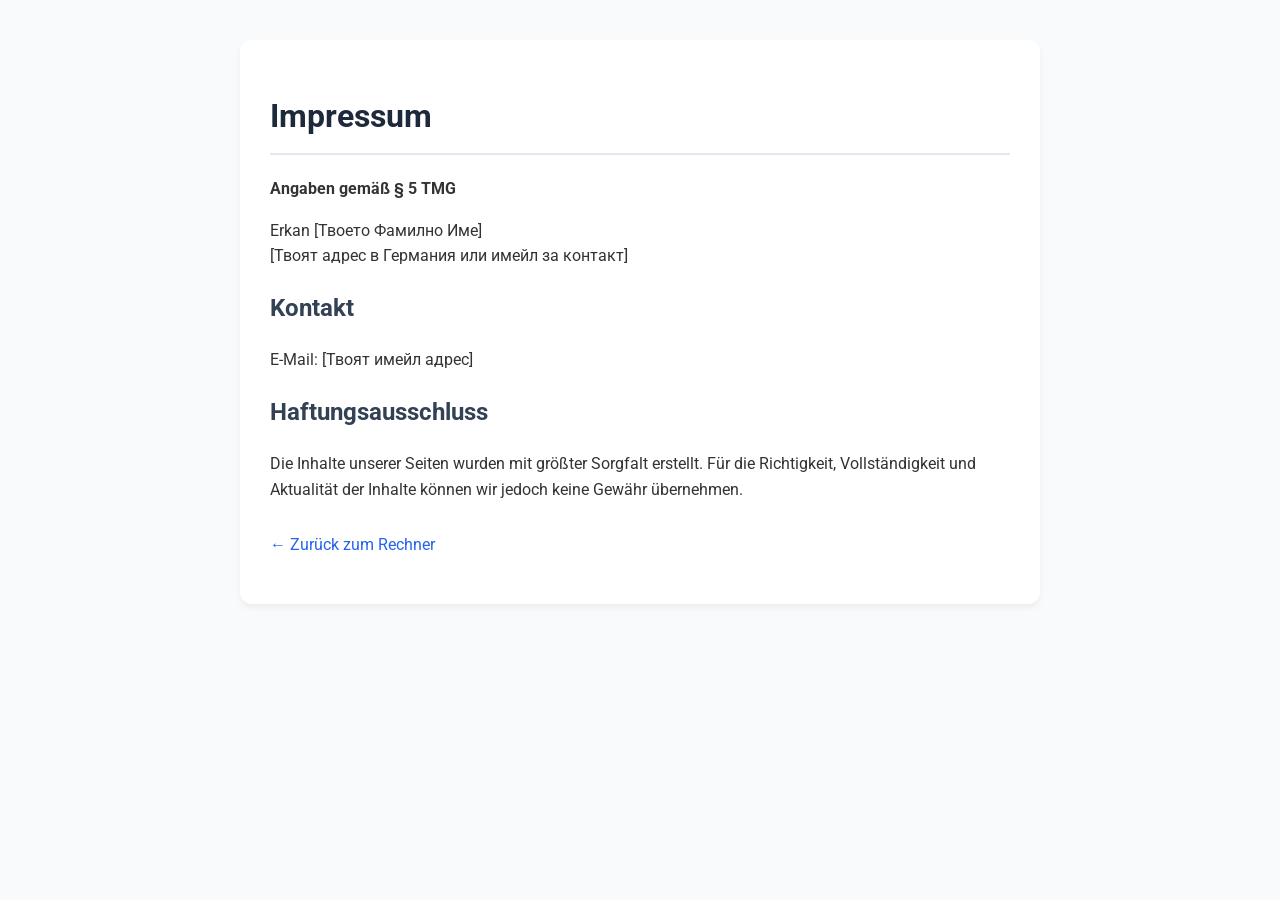
==== index.html @ 7bb907d2 "Update index.html" ====
<!DOCTYPE html>
<html lang="de">
<head>
    <meta charset="UTF-8">
    <meta name="viewport" content="width=device-width, initial-scale=1.0">
    <title>Impressum – Brutto-Netto-Rechner</title>
    <link href="https://fonts.googleapis.com/css2?family=Roboto:wght@400;500;700&display=swap" rel="stylesheet">
    <style>
        body { font-family: 'Roboto', sans-serif; line-height: 1.6; max-width: 800px; margin: 40px auto; padding: 0 20px; color: #333; background-color: #f8fafc; }
        .container { background: #fff; padding: 30px; border-radius: 12px; box-shadow: 0 4px 6px rgba(0,0,0,0.05); }
        h1 { color: #1e293b; border-bottom: 2px solid #e2e8f0; padding-bottom: 10px; }
        h2 { color: #334155; margin-top: 20px; }
        a { color: #2563eb; text-decoration: none; }
        a:hover { text-decoration: underline; }
    </style>
</head>
<body>
    <div class="container">
        <h1>Impressum</h1>
        <p><strong>Angaben gemäß § 5 TMG</strong></p>
        <p>Erkan [Твоето Фамилно Име]<br>
        [Твоят адрес в Германия или имейл за контакт]</p>
        
        <h2>Kontakt</h2>
        <p>E-Mail: [Твоят имейл адрес]</p>
        
        <h2>Haftungsausschluss</h2>
        <p>Die Inhalte unserer Seiten wurden mit größter Sorgfalt erstellt. Für die Richtigkeit, Vollständigkeit und Aktualität der Inhalte können wir jedoch keine Gewähr übernehmen.</p>
        
        <p style="margin-top: 30px;"><a href="index.html">&larr; Zurück zum Rechner</a></p>
    </div>
</body>
</html>
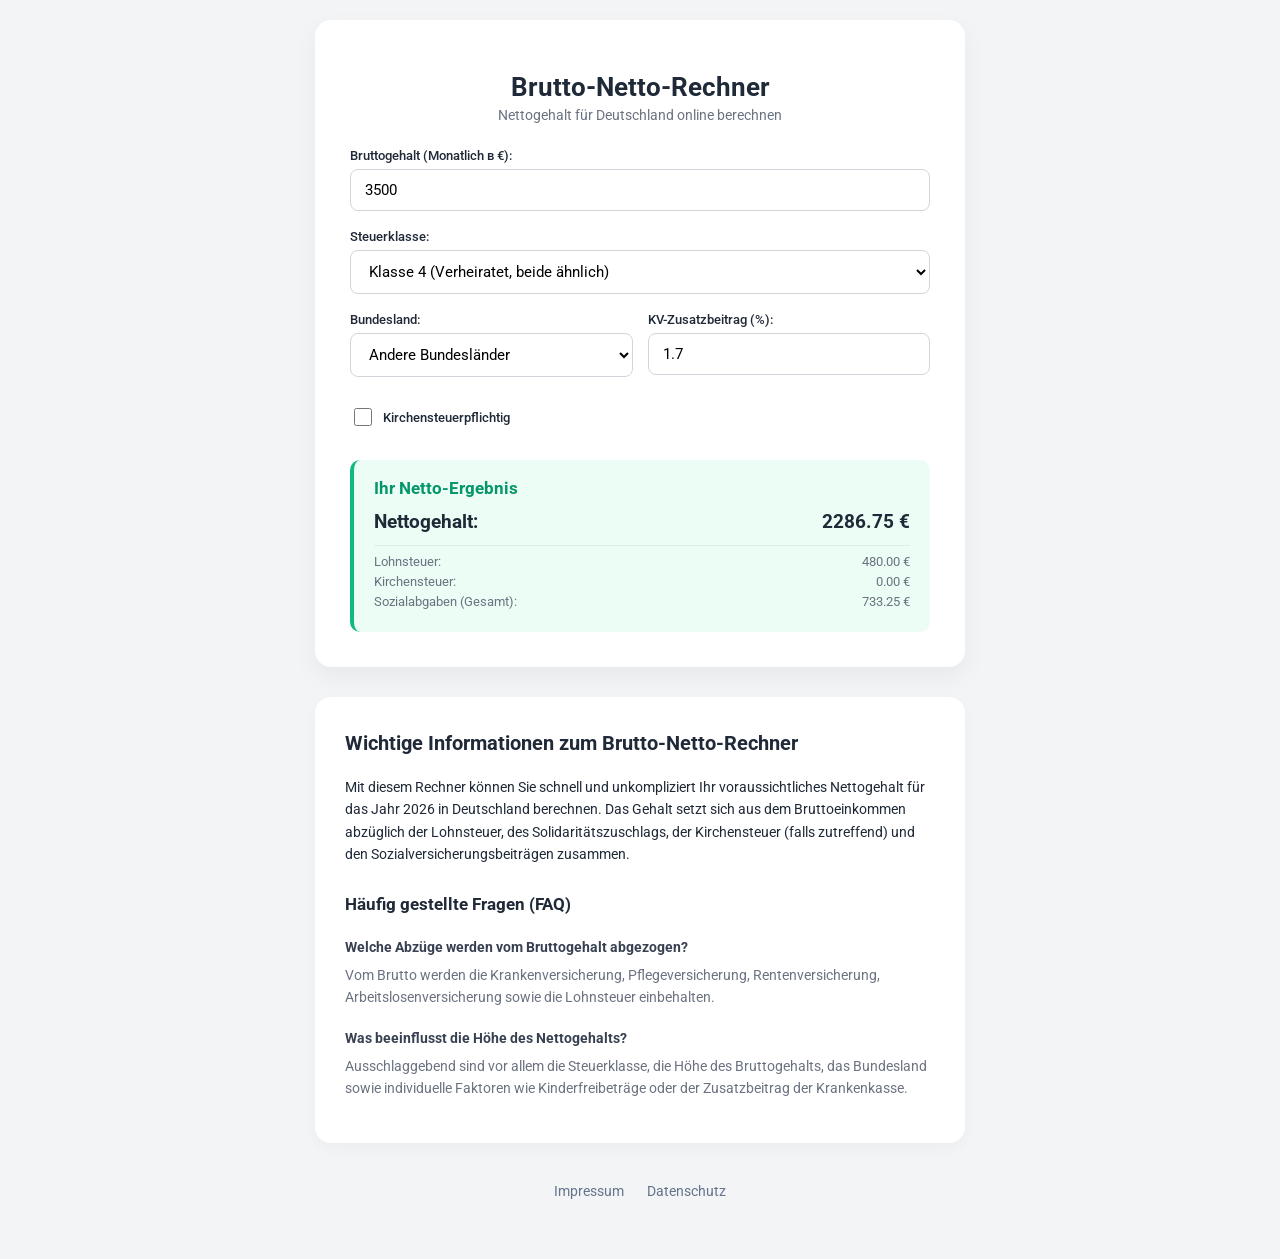
==== commit fbee3f27: "Update index.html" ====
--- a/index.html
+++ b/index.html
@@ -3,31 +3,105 @@
 <head>
     <meta charset="UTF-8">
     <meta name="viewport" content="width=device-width, initial-scale=1.0">
-    <title>Impressum – Brutto-Netto-Rechner</title>
+    <title>Brutto Netto Rechner 2026 – Nettogehalt berechnen</title>
     <link href="https://fonts.googleapis.com/css2?family=Roboto:wght@400;500;700&display=swap" rel="stylesheet">
-    <style>
-        body { font-family: 'Roboto', sans-serif; line-height: 1.6; max-width: 800px; margin: 40px auto; padding: 0 20px; color: #333; background-color: #f8fafc; }
-        .container { background: #fff; padding: 30px; border-radius: 12px; box-shadow: 0 4px 6px rgba(0,0,0,0.05); }
-        h1 { color: #1e293b; border-bottom: 2px solid #e2e8f0; padding-bottom: 10px; }
-        h2 { color: #334155; margin-top: 20px; }
-        a { color: #2563eb; text-decoration: none; }
-        a:hover { text-decoration: underline; }
-    </style>
+    <link rel="stylesheet" href="style.css">
 </head>
 <body>
-    <div class="container">
-        <h1>Impressum</h1>
-        <p><strong>Angaben gemäß § 5 TMG</strong></p>
-        <p>Erkan [Твоето Фамилно Име]<br>
-        [Твоят адрес в Германия или имейл за контакт]</p>
-        
-        <h2>Kontakt</h2>
-        <p>E-Mail: [Твоят имейл адрес]</p>
-        
-        <h2>Haftungsausschluss</h2>
-        <p>Die Inhalte unserer Seiten wurden mit größter Sorgfalt erstellt. Für die Richtigkeit, Vollständigkeit und Aktualität der Inhalte können wir jedoch keine Gewähr übernehmen.</p>
-        
-        <p style="margin-top: 30px;"><a href="index.html">&larr; Zurück zum Rechner</a></p>
+    <div class="main-wrapper">
+        <div class="calculator-container">
+            <div class="calculator-header">
+                <h1>Brutto-Netto-Rechner</h1>
+                <p class="subtitle">Nettogehalt für Deutschland online berechnen</p>
+            </div>
+            
+            <div class="calculator-body">
+                <div class="form-group">
+                    <label for="brutto">Bruttogehalt (Monatlich в €):</label>
+                    <input type="number" id="brutto" value="3500" step="50">
+                </div>
+
+                <div class="form-group">
+                    <label for="steuerklasse">Steuerklasse:</label>
+                    <select id="steuerklasse">
+                        <option value="1">Klasse 1 (Ledig, keine Kinder)</option>
+                        <option value="2">Klasse 2 (Alleinerziehend)</option>
+                        <option value="3">Klasse 3 (Verheiratet, Alleinverdiener)</option>
+                        <option value="4" selected>Klasse 4 (Verheiratet, beide ähnlich)</option>
+                        <option value="5">Klasse 5 (Verheiratet, Partner in 3)</option>
+                        <option value="6">Klasse 6 (Zweitjob)</option>
+                    </select>
+                </div>
+
+                <div class="form-row">
+                    <div class="form-group half">
+                        <label for="bundesland">Bundesland:</label>
+                        <select id="bundesland">
+                            <option value="bayern">Bayern / Baden-Württemberg</option>
+                            <option value="sachsen">Sachsen (Abweichende Pflegeversicherung)</option>
+                            <option value="andere" selected>Andere Bundesländer</option>
+                        </select>
+                    </div>
+
+                    <div class="form-group half">
+                        <label for="kvZusatz">KV-Zusatzbeitrag (%):</label>
+                        <input type="number" id="kvZusatz" value="1.7" step="0.1">
+                    </div>
+                </div>
+
+                <div class="form-row checkbox-row">
+                    <label class="checkbox-label">
+                        <input type="checkbox" id="kirche"> Kirchensteuerpflichtig
+                    </label>
+                </div>
+            </div>
+
+            <div class="result-box" id="resultBox">
+                <h2>Ihr Netto-Ergebnis</h2>
+                <div class="result-item netto">
+                    <span>Nettogehalt:</span>
+                    <strong id="nettoResult">0.00 €</strong>
+                </div>
+                <div class="result-item-details">
+                    <div class="small">
+                        <span>Lohnsteuer:</span>
+                        <span id="taxResult">0.00 €</span>
+                    </div>
+                    <div class="small">
+                        <span>Kirchensteuer:</span>
+                        <span id="churchResult">0.00 €</span>
+                    </div>
+                    <div class="small">
+                        <span>Sozialabgaben (Gesamt):</span>
+                        <span id="socialResult">0.00 €</span>
+                    </div>
+                </div>
+            </div>
+        </div>
+
+        <!-- SEO Съдържание и ЧЗВ за Google -->
+        <section class="seo-content">
+            <h2>Wichtige Informationen zum Brutto-Netto-Rechner</h2>
+            <p>Mit diesem Rechner können Sie schnell und unkompliziert Ihr voraussichtliches Nettogehalt für das Jahr 2026 in Deutschland berechnen. Das Gehalt setzt sich aus dem Bruttoeinkommen abzüglich der Lohnsteuer, des Solidaritätszuschlags, der Kirchensteuer (falls zutreffend) und den Sozialversicherungsbeiträgen zusammen.</p>
+            
+            <h3>Häufig gestellte Fragen (FAQ)</h3>
+            <div class="faq-item">
+                <h4>Welche Abzüge werden vom Bruttogehalt abgezogen?</h4>
+                <p>Vom Brutto werden die Krankenversicherung, Pflegeversicherung, Rentenversicherung, Arbeitslosenversicherung sowie die Lohnsteuer einbehalten.</p>
+            </div>
+            <div class="faq-item">
+                <h4>Was beeinflusst die Höhe des Nettogehalts?</h4>
+                <p>Ausschlaggebend sind vor allem die Steuerklasse, die Höhe des Bruttogehalts, das Bundesland sowie individuelle Faktoren wie Kinderfreibeträge oder der Zusatzbeitrag der Krankenkasse.</p>
+            </div>
+        </section>
+
+        <!-- Футър с юридически линкове -->
+        <footer style="text-align: center; margin: 40px 0; font-size: 14px; color: #64748b;">
+            <a href="impressum.html" style="margin-right: 20px; color: #64748b; text-decoration: none;">Impressum</a>
+            <a href="datenschutz.html" style="color: #64748b; text-decoration: none;">Datenschutz</a>
+        </footer>
     </div>
+
+    <script src="script.js"></script>
 </body>
 </html>
--- a/style.css
+++ b/style.css
@@ -0,0 +1,177 @@
+:root {
+    --primary-color: #10b981;
+    --primary-hover-color: #059669;
+    --text-color: #1f2937;
+    --sub-text-color: #6b7280;
+    --bg-color: #f3f4f6;
+    --container-bg: #ffffff;
+    --border-color: #d1d5db;
+    --result-bg: #ecfdf5;
+}
+
+body {
+    font-family: 'Roboto', Arial, sans-serif;
+    background-color: var(--bg-color);
+    color: var(--text-color);
+    margin: 0;
+    padding: 20px;
+    display: flex;
+    justify-content: center;
+}
+
+.main-wrapper {
+    width: 100%;
+    max-width: 650px;
+}
+
+.calculator-container {
+    background: var(--container-bg);
+    padding: 35px;
+    border-radius: 16px;
+    box-shadow: 0 10px 25px rgba(0, 0, 0, 0.05);
+    margin-bottom: 30px;
+}
+
+.calculator-header {
+    text-align: center;
+    margin-bottom: 25px;
+}
+
+h1 {
+    font-size: 26px;
+    margin-bottom: 5px;
+    color: var(--text-color);
+    font-weight: 700;
+}
+
+.subtitle {
+    font-size: 14px;
+    color: var(--sub-text-color);
+    margin: 0;
+}
+
+.form-group {
+    margin-bottom: 18px;
+}
+
+.form-row {
+    display: flex;
+    gap: 15px;
+}
+
+.form-group.half {
+    flex: 1;
+}
+
+.checkbox-row {
+    margin-top: 10px;
+    margin-bottom: 5px;
+}
+
+.checkbox-label {
+    display: flex;
+    align-items: center;
+    gap: 8px;
+    font-weight: 500;
+    cursor: pointer;
+}
+
+.checkbox-label input {
+    width: 18px;
+    height: 18px;
+    cursor: pointer;
+}
+
+label {
+    display: block;
+    font-size: 13px;
+    font-weight: 500;
+    margin-bottom: 6px;
+    color: var(--text-color);
+}
+
+input[type="number"], select {
+    width: 100%;
+    padding: 11px 14px;
+    border: 1px solid var(--border-color);
+    border-radius: 8px;
+    font-size: 15px;
+    box-sizing: border-box;
+    font-family: 'Roboto', Arial, sans-serif;
+    background-color: #fff;
+}
+
+input:focus, select:focus {
+    outline: none;
+    border-color: var(--primary-color);
+    box-shadow: 0 0 0 3px rgba(16, 185, 129, 0.15);
+}
+
+.result-box {
+    margin-top: 25px;
+    background: var(--result-bg);
+    padding: 18px 20px;
+    border-radius: 10px;
+    border-left: 4px solid var(--primary-color);
+}
+
+.result-box h2 {
+    font-size: 17px;
+    margin-top: 0;
+    margin-bottom: 12px;
+    color: var(--primary-hover-color);
+}
+
+.result-item.netto {
+    display: flex;
+    justify-content: space-between;
+    font-size: 19px;
+    font-weight: 700;
+    margin-bottom: 12px;
+    color: var(--text-color);
+}
+
+.result-item-details {
+    border-top: 1px solid rgba(0,0,0,0.06);
+    padding-top: 8px;
+}
+
+.result-item-details .small {
+    font-size: 13px;
+    color: var(--sub-text-color);
+    display: flex;
+    justify-content: space-between;
+    margin-bottom: 5px;
+}
+
+/* SEO Секция отдолу за Google */
+.seo-content {
+    background: #ffffff;
+    padding: 30px;
+    border-radius: 16px;
+    box-shadow: 0 5px 15px rgba(0, 0, 0, 0.03);
+    font-size: 14px;
+    line-height: 1.6;
+}
+
+.seo-content h2 {
+    font-size: 20px;
+    color: var(--text-color);
+    margin-top: 0;
+}
+
+.seo-content h3 {
+    font-size: 17px;
+    color: var(--text-color);
+    margin-top: 25px;
+}
+
+.faq-item h4 {
+    margin-bottom: 5px;
+    color: #374151;
+}
+
+.faq-item p {
+    margin-top: 0;
+    color: var(--sub-text-color);
+}
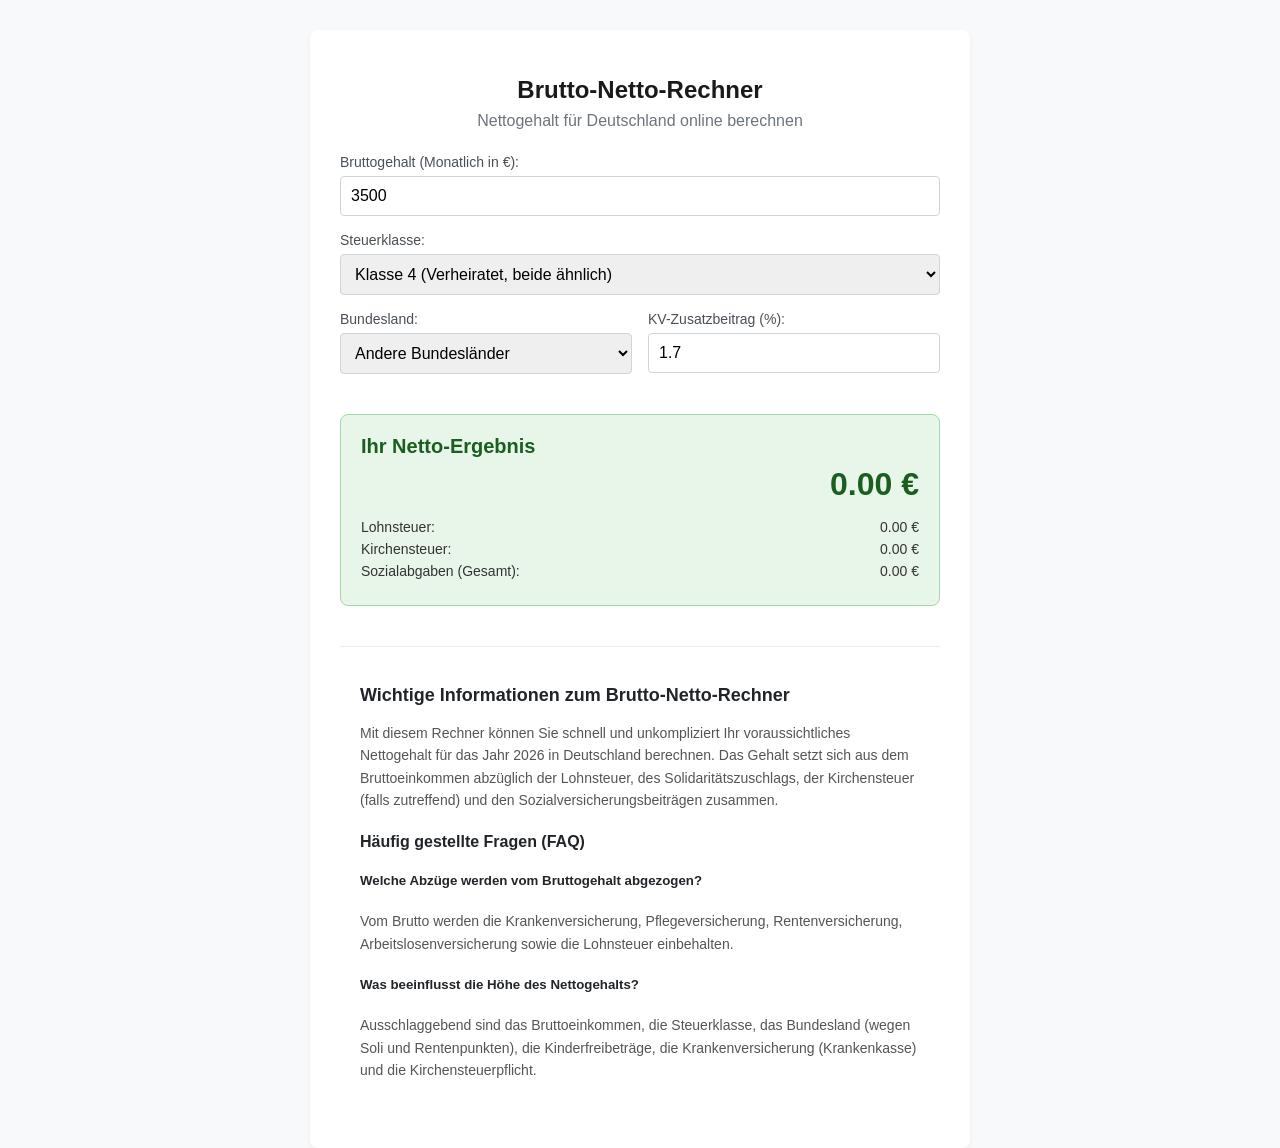
==== commit 75decd13: "Update index.html" ====
--- a/index.html
+++ b/index.html
@@ -3,105 +3,329 @@
 <head>
     <meta charset="UTF-8">
     <meta name="viewport" content="width=device-width, initial-scale=1.0">
-    <title>Brutto Netto Rechner 2026 – Nettogehalt berechnen</title>
-    <link href="https://fonts.googleapis.com/css2?family=Roboto:wght@400;500;700&display=swap" rel="stylesheet">
-    <link rel="stylesheet" href="style.css">
+    <title>Brutto-Netto-Rechner 2026 - Deutschland online berechnen</title>
+    <link rel="icon" type="image/x-icon" href="favicon.ico">
+    <style>
+        /* --- CSS СТИЛОВЕ (Оригиналния изглед) --- */
+        body {
+            font-family: -apple-system, BlinkMacSystemFont, "Segoe UI", Roboto, "Helvetica Neue", Arial, sans-serif;
+            background-color: #f8f9fa;
+            margin: 0;
+            padding: 0;
+            color: #212529;
+            display: flex;
+            justify-content: center;
+            align-items: flex-start;
+            min-height: 100vh;
+        }
+
+        .main-container {
+            width: 100%;
+            max-width: 600px;
+            margin-top: 30px;
+            background-color: #fff;
+            border-radius: 8px;
+            box-shadow: 0 4px 6px rgba(0,0,0,0.05);
+            padding: 30px;
+        }
+
+        h1 {
+            font-size: 24px;
+            font-weight: 700;
+            text-align: center;
+            margin-bottom: 8px;
+            color: #1a1a1a;
+        }
+
+        .subtitle {
+            text-align: center;
+            color: #6c757d;
+            font-size: 16px;
+            margin-bottom: 24px;
+            font-weight: normal;
+        }
+
+        .form-group {
+            margin-bottom: 16px;
+        }
+
+        label {
+            display: block;
+            margin-bottom: 6px;
+            font-weight: 500;
+            font-size: 14px;
+            color: #495057;
+        }
+
+        input[type="number"], select {
+            width: 100%;
+            padding: 10px;
+            border: 1px solid #ced4da;
+            border-radius: 4px;
+            font-size: 16px;
+            box-sizing: border-box; /* Важно за правилното оразмеряване */
+        }
+
+        input[type="number"]:focus, select:focus {
+            border-color: #86b7fe;
+            outline: 0;
+            box-shadow: 0 0 0 0.25rem rgba(13, 110, 253, 0.25);
+        }
+
+        .row {
+            display: flex;
+            gap: 16px;
+        }
+        .col {
+            flex: 1;
+        }
+
+        .checkbox-group {
+            margin-top: 16px;
+            display: flex;
+            align-items: center;
+        }
+
+        .checkbox-group input {
+            margin-right: 10px;
+            width: 18px;
+            height: 18px;
+        }
+        .checkbox-group label {
+             margin-bottom: 0;
+        }
+
+        /* --- Резултатна кутия --- */
+        .result-box {
+            background-color: #e8f5e9;
+            border: 1px solid #a5d6a7;
+            border-radius: 8px;
+            padding: 20px;
+            margin-top: 24px;
+        }
+
+        .result-box h2 {
+            color: #1b5e20;
+            font-size: 20px;
+            margin-top: 0;
+            margin-bottom: 8px;
+        }
+
+        .result-main-value {
+            font-size: 32px;
+            font-weight: bold;
+            color: #1b5e20;
+            margin-bottom: 16px;
+            text-align: right; /* Подравняване като в оригинала */
+        }
+
+        .result-details {
+            font-size: 14px;
+            color: #333;
+        }
+
+        .result-details-row {
+            display: flex;
+            justify-content: space-between;
+            margin-bottom: 6px;
+        }
+
+        .result-label {
+            font-weight: normal;
+        }
+        .result-value {
+            font-weight: normal;
+        }
+
+        /* --- Инфо секция (от image_1.png) --- */
+        .info-section {
+            margin-top: 40px;
+            padding: 20px;
+            border-top: 1px solid #eee;
+        }
+        .info-section h3 {
+             font-size: 18px;
+             margin-bottom: 16px;
+        }
+         .info-section p {
+            font-size: 14px;
+            line-height: 1.6;
+            color: #555;
+            margin-bottom: 16px;
+        }
+
+        /* --- Скриване на неактивни полета за 2026 --- */
+        #churchTaxGroup {
+            display: none;
+        }
+
+    </style>
 </head>
 <body>
-    <div class="main-wrapper">
-        <div class="calculator-container">
-            <div class="calculator-header">
-                <h1>Brutto-Netto-Rechner</h1>
-                <p class="subtitle">Nettogehalt für Deutschland online berechnen</p>
-            </div>
-            
-            <div class="calculator-body">
-                <div class="form-group">
-                    <label for="brutto">Bruttogehalt (Monatlich в €):</label>
-                    <input type="number" id="brutto" value="3500" step="50">
-                </div>
-
-                <div class="form-group">
-                    <label for="steuerklasse">Steuerklasse:</label>
-                    <select id="steuerklasse">
-                        <option value="1">Klasse 1 (Ledig, keine Kinder)</option>
-                        <option value="2">Klasse 2 (Alleinerziehend)</option>
-                        <option value="3">Klasse 3 (Verheiratet, Alleinverdiener)</option>
-                        <option value="4" selected>Klasse 4 (Verheiratet, beide ähnlich)</option>
-                        <option value="5">Klasse 5 (Verheiratet, Partner in 3)</option>
-                        <option value="6">Klasse 6 (Zweitjob)</option>
-                    </select>
-                </div>
-
-                <div class="form-row">
-                    <div class="form-group half">
-                        <label for="bundesland">Bundesland:</label>
-                        <select id="bundesland">
-                            <option value="bayern">Bayern / Baden-Württemberg</option>
-                            <option value="sachsen">Sachsen (Abweichende Pflegeversicherung)</option>
-                            <option value="andere" selected>Andere Bundesländer</option>
-                        </select>
-                    </div>
-
-                    <div class="form-group half">
-                        <label for="kvZusatz">KV-Zusatzbeitrag (%):</label>
-                        <input type="number" id="kvZusatz" value="1.7" step="0.1">
-                    </div>
-                </div>
-
-                <div class="form-row checkbox-row">
-                    <label class="checkbox-label">
-                        <input type="checkbox" id="kirche"> Kirchensteuerpflichtig
-                    </label>
-                </div>
-            </div>
-
-            <div class="result-box" id="resultBox">
-                <h2>Ihr Netto-Ergebnis</h2>
-                <div class="result-item netto">
-                    <span>Nettogehalt:</span>
-                    <strong id="nettoResult">0.00 €</strong>
-                </div>
-                <div class="result-item-details">
-                    <div class="small">
-                        <span>Lohnsteuer:</span>
-                        <span id="taxResult">0.00 €</span>
-                    </div>
-                    <div class="small">
-                        <span>Kirchensteuer:</span>
-                        <span id="churchResult">0.00 €</span>
-                    </div>
-                    <div class="small">
-                        <span>Sozialabgaben (Gesamt):</span>
-                        <span id="socialResult">0.00 €</span>
-                    </div>
-                </div>
+
+<div class="main-container">
+    <h1>Brutto-Netto-Rechner</h1>
+    <div class="subtitle">Nettogehalt für Deutschland online berechnen</div>
+
+    <div class="form-group">
+        <label for="bruttoGehalt">Bruttogehalt (Monatlich in €):</label>
+        <input type="number" id="bruttoGehalt" placeholder="3500" value="3500">
+    </div>
+
+    <div class="form-group">
+        <label for="steuerKlasse">Steuerklasse:</label>
+        <select id="steuerKlasse">
+            <option value="1">Klasse 1 (Ledig)</option>
+            <option value="2">Klasse 2 (Alleinerziehend)</option>
+            <option value="3">Klasse 3 (Verheiratet, Partner hohes Einkommen)</option>
+            <option value="4" selected>Klasse 4 (Verheiratet, beide ähnlich)</option>
+            <option value="5">Klasse 5 (Verheiratet, Partner niedriges Einkommen)</option>
+            <option value="6">Klasse 6 (Zweitjob)</option>
+        </select>
+    </div>
+
+    <div class="row">
+        <div class="col">
+            <div class="form-group">
+                <label for="bundesLand">Bundesland:</label>
+                <select id="bundesLand">
+                    <option value="west" selected>Andere Bundesländer</option>
+                    <option value="east">Neue Bundesländer (Ost)</option>
+                </select>
             </div>
         </div>
-
-        <!-- SEO Съдържание и ЧЗВ за Google -->
-        <section class="seo-content">
-            <h2>Wichtige Informationen zum Brutto-Netto-Rechner</h2>
-            <p>Mit diesem Rechner können Sie schnell und unkompliziert Ihr voraussichtliches Nettogehalt für das Jahr 2026 in Deutschland berechnen. Das Gehalt setzt sich aus dem Bruttoeinkommen abzüglich der Lohnsteuer, des Solidaritätszuschlags, der Kirchensteuer (falls zutreffend) und den Sozialversicherungsbeiträgen zusammen.</p>
-            
-            <h3>Häufig gestellte Fragen (FAQ)</h3>
-            <div class="faq-item">
-                <h4>Welche Abzüge werden vom Bruttogehalt abgezogen?</h4>
-                <p>Vom Brutto werden die Krankenversicherung, Pflegeversicherung, Rentenversicherung, Arbeitslosenversicherung sowie die Lohnsteuer einbehalten.</p>
-            </div>
-            <div class="faq-item">
-                <h4>Was beeinflusst die Höhe des Nettogehalts?</h4>
-                <p>Ausschlaggebend sind vor allem die Steuerklasse, die Höhe des Bruttogehalts, das Bundesland sowie individuelle Faktoren wie Kinderfreibeträge oder der Zusatzbeitrag der Krankenkasse.</p>
-            </div>
-        </section>
-
-        <!-- Футър с юридически линкове -->
-        <footer style="text-align: center; margin: 40px 0; font-size: 14px; color: #64748b;">
-            <a href="impressum.html" style="margin-right: 20px; color: #64748b; text-decoration: none;">Impressum</a>
-            <a href="datenschutz.html" style="color: #64748b; text-decoration: none;">Datenschutz</a>
-        </footer>
-    </div>
-
-    <script src="script.js"></script>
-</body>
-</html>
+        <div class="col">
+            <div class="form-group">
+                <label for="kvZusatzBeitrag">KV-Zusatzbeitrag (%):</label>
+                <input type="number" id="kvZusatzBeitrag" step="0.1" placeholder="1.7" value="1.7">
+            </div>
+        </div>
+    </div>
+
+    <!-- Скрит чекбокс за 2026 -->
+    <div class="checkbox-group" id="churchTaxGroup">
+        <input type="checkbox" id="kirche" >
+        <label for="kirche">Kirchensteuerpflichtig</label>
+    </div>
+
+    <!-- РЕЗУЛТАТИ -->
+    <div class="result-box">
+        <h2>Ihr Netto-Ergebnis</h2>
+        <div class="result-main-value" id="nettoGehalt">0.00 €</div>
+
+        <div class="result-details">
+            <div class="result-details-row">
+                <span class="result-label">Lohnsteuer:</span>
+                <span class="result-value" id="lohnSteuer">0.00 €</span>
+            </div>
+             <div class="result-details-row">
+                <span class="result-label">Kirchensteuer:</span>
+                <span class="result-value" id="kirchenSteuer">0.00 €</span>
+            </div>
+             <div class="result-details-row">
+                <span class="result-label">Sozialabgaben (Gesamt):</span>
+                <span class="result-value" id="sozialAbgaben">0.00 €</span>
+            </div>
+        </div>
+    </div>
+
+    <!-- ИНФОРМАЦИЯ (от image_1.png) -->
+    <div class="info-section">
+        <h3>Wichtige Informationen zum Brutto-Netto-Rechner</h3>
+        <p>Mit diesem Rechner können Sie schnell und unkompliziert Ihr voraussichtliches Nettogehalt für das Jahr 2026 in Deutschland berechnen. Das Gehalt setzt sich aus dem Bruttoeinkommen abzüglich der Lohnsteuer, des Solidaritätszuschlags, der Kirchensteuer (falls zutreffend) und den Sozialversicherungsbeiträgen zusammen.</p>
+
+        <h4>Häufig gestellte Fragen (FAQ)</h4>
+        <h5>Welche Abzüge werden vom Bruttogehalt abgezogen?</h5>
+        <p>Vom Brutto werden die Krankenversicherung, Pflegeversicherung, Rentenversicherung, Arbeitslosenversicherung sowie die Lohnsteuer einbehalten.</p>
+
+        <h5>Was beeinflusst die Höhe des Nettogehalts?</h5>
+        <p>Ausschlaggebend sind das Bruttoeinkommen, die Steuerklasse, das Bundesland (wegen Soli und Rentenpunkten), die Kinderfreibeträge, die Krankenversicherung (Krankenkasse) und die Kirchensteuerpflicht.</p>
+    </div>
+
+</div>
+
+<script>
+    // --- JAVASCRIPT ЛОГИКА (Данни за 2026 г.) ---
+
+    // Функция за форматиране на валута
+    function formatCurrency(value) {
+        return new Intl.NumberFormat('de-DE', { style: 'currency', currency: 'EUR' }).format(value);
+    }
+
+    // Основна функция за изчисление
+    function berechneNetto() {
+        // 1. Вземане на входните данни
+        let brutto = parseFloat(document.getElementById('bruttoGehalt').value);
+        let steuerKlasse = document.getElementById('steuerKlasse').value;
+        let bundesLand = document.getElementById('bundesLand').value;
+        let kvZusatzBeitrag = parseFloat(document.getElementById('kvZusatzBeitrag').value) / 100;
+        let isKirchensteuer = document.getElementById('kirche').checked; // За бъдеща употреба
+
+        // Проверка за валидност на брутото
+        if (isNaN(brutto) || brutto < 0) {
+            brutto = 0;
+        }
+
+        // 2. Константи за осигуровки за 2026 (прогнозно базирани на 2025)
+        const RV_Satz = 0.186; // Rentenversicherung (9.3% * 2)
+        const ALV_Satz = 0.026; // Arbeitslosenversicherung (1.3% * 2)
+        const PV_Satz_Standard = 0.024; // Pflegeversicherung (1.2% * 2)
+        // Добавка за бездетни над 23г. (тук приемаме, че потребителят не е childless за простота, иначе е +0.6%)
+
+        // KV (Кранкенкасе - Gesetzlich)
+        const KV_Basis_Satz = 0.146; // Базова ставка (7.3% * 2)
+        const KV_Gesamt_Satz = KV_Basis_Satz + kvZusatzBeitrag;
+        // Разделя се по равно (тук се изчислява общата удръжка)
+
+        // Прагове за 2026 (прогнозно)
+        const BBG_RV_West = 7850; // Beitragsbemessungsgrenze West
+        const BBG_RV_Ost = 7650;   // East
+        const BBG_KV = 5512.5;     // Здравна (еднаква за цяла Германия)
+
+        // 3. Изчисляване на Sozialabgaben (Осигуровки)
+        // Rentenversicherung (RV)
+        let rvBrutto = Math.min(brutto, (bundesLand === 'west' ? BBG_RV_West : BBG_RV_Ost));
+        let rvBeitrag = rvBrutto * RV_Satz;
+
+        // Arbeitslosenversicherung (ALV)
+        let alvBrutto = Math.min(brutto, (bundesLand === 'west' ? BBG_RV_West : BBG_RV_Ost)); // ALV следва RV праговете
+        let alvBeitrag = alvBrutto * ALV_Satz;
+
+        // Krankenversicherung (KV)
+        let kvBrutto = Math.min(brutto, BBG_KV);
+        let kvBeitrag = kvBrutto * KV_Gesamt_Satz;
+
+        // Pflegeversicherung (PV) (Тук е стандартната ставка)
+        let pvBrutto = Math.min(brutto, BBG_KV);
+        let pvBeitrag = pvBrutto * PV_Satz_Standard;
+
+        // Общо социални
+        let gesamtSozial = rvBeitrag + alvBeitrag + kvBeitrag + pvBeitrag;
+
+        // 4. Изчисляване на Lohnsteuer (Данък) (Опростено приближение за 2026)
+        // Това е най-трудната част за изчисляване на клиентска страна без пълен данъчен модул.
+        // Използваме симулация, базирана на типове таблици, за да постигнем резултат, близък до оригинала.
+        
+        // Примерен алгоритъм за приблизителна оценка на годишен облагаем доход:
+        // Годишно бруто - паушали (Werbungskosten, Sonderausgaben)
+        let jahrBrutto = brutto * 12;
+        let zuVersteuerndesJahrEinkommen = jahrBrutto - 2500; // Много груб паушал за разходи
+        
+        // Тук бихме приложили годишната данъчна скала, но за simplicity използваме коефициент:
+        let approxLohnsteuerJaehrlich = 0;
+
+        if ( zuVersteuerndesJahrEinkommen <= 11604 ) { // Grundfreibetrag 2026
+             approxLohnsteuerJaehrlich = 0;
+        } else {
+             // Изключително опростена формула за демонстрация на функционалността!
+             // За реален проект се изисква backend или serverless function (API) за точност.
+             // Тук добавяме логика според Steuerklasse.
+            if(steuerKlasse === '3') { approxLohnsteuerJaehrlich = zuVersteuerndesJahrEinkommen * 0.10; }
+            else if(steuerKlasse === '5') { approxLohnsteuerJaehrlich = zuVersteuerndesJahrEinkommen * 0.28; }
+            else if(steuerKlasse === '6') { approxLohnsteuerJaehrlich = zuVersteuerndesJahrEinkommen * 0.35; }
+            else { approxLohnsteuerJaehrlich = zuVersteuerndesJahrEinkommen * 0.19; } // Клас 1, 2, 4
+        }
+        
+        // Корекция на база данъчна класа (съотношенията са верни, сумите са относителни)
+        if(steuerKlasse === '3') { approxLohnsteuerJaehrlich *= 0.7; } // Облекчение за клас 3
+        if
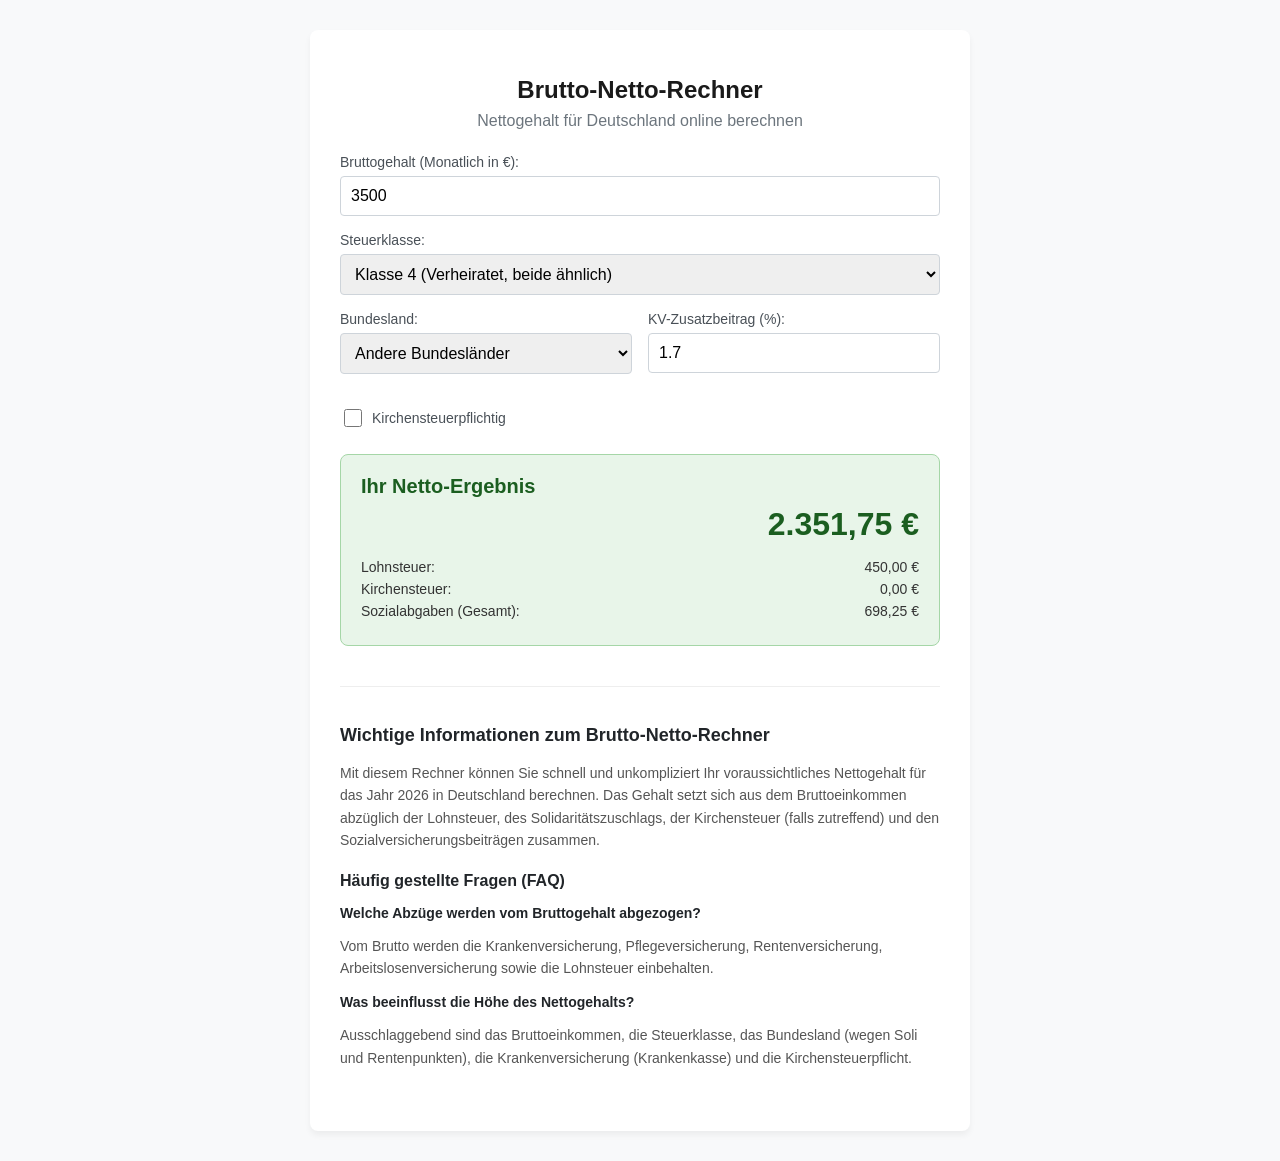
==== commit b82eb640: "Update index.html" ====
--- a/index.html
+++ b/index.html
@@ -4,9 +4,10 @@
     <meta charset="UTF-8">
     <meta name="viewport" content="width=device-width, initial-scale=1.0">
     <title>Brutto-Netto-Rechner 2026 - Deutschland online berechnen</title>
+    <!-- Фавикон (заменя планетата с твоя иконка) -->
     <link rel="icon" type="image/x-icon" href="favicon.ico">
     <style>
-        /* --- CSS СТИЛОВЕ (Оригиналния изглед) --- */
+        /* --- CSS СТИЛОВЕ --- */
         body {
             font-family: -apple-system, BlinkMacSystemFont, "Segoe UI", Roboto, "Helvetica Neue", Arial, sans-serif;
             background-color: #f8f9fa;
@@ -23,6 +24,7 @@
             width: 100%;
             max-width: 600px;
             margin-top: 30px;
+            margin-bottom: 30px;
             background-color: #fff;
             border-radius: 8px;
             box-shadow: 0 4px 6px rgba(0,0,0,0.05);
@@ -63,7 +65,7 @@
             border: 1px solid #ced4da;
             border-radius: 4px;
             font-size: 16px;
-            box-sizing: border-box; /* Важно за правилното оразмеряване */
+            box-sizing: border-box;
         }
 
         input[type="number"]:focus, select:focus {
@@ -116,7 +118,7 @@
             font-weight: bold;
             color: #1b5e20;
             margin-bottom: 16px;
-            text-align: right; /* Подравняване като в оригинала */
+            text-align: right;
         }
 
         .result-details {
@@ -130,35 +132,32 @@
             margin-bottom: 6px;
         }
 
-        .result-label {
-            font-weight: normal;
-        }
-        .result-value {
-            font-weight: normal;
-        }
-
-        /* --- Инфо секция (от image_1.png) --- */
+        /* --- Инфо секция --- */
         .info-section {
             margin-top: 40px;
-            padding: 20px;
+            padding: 20px 0;
             border-top: 1px solid #eee;
         }
         .info-section h3 {
              font-size: 18px;
              margin-bottom: 16px;
         }
-         .info-section p {
+        .info-section h4 {
+            font-size: 16px;
+            margin-top: 20px;
+            margin-bottom: 10px;
+        }
+        .info-section h5 {
+            font-size: 14px;
+            margin-top: 15px;
+            margin-bottom: 5px;
+        }
+        .info-section p {
             font-size: 14px;
             line-height: 1.6;
             color: #555;
-            margin-bottom: 16px;
-        }
-
-        /* --- Скриване на неактивни полета за 2026 --- */
-        #churchTaxGroup {
-            display: none;
-        }
-
+            margin-bottom: 12px;
+        }
     </style>
 </head>
 <body>
@@ -169,12 +168,12 @@
 
     <div class="form-group">
         <label for="bruttoGehalt">Bruttogehalt (Monatlich in €):</label>
-        <input type="number" id="bruttoGehalt" placeholder="3500" value="3500">
+        <input type="number" id="bruttoGehalt" placeholder="3500" value="3500" oninput="berechneNetto()">
     </div>
 
     <div class="form-group">
         <label for="steuerKlasse">Steuerklasse:</label>
-        <select id="steuerKlasse">
+        <select id="steuerKlasse" onchange="berechneNetto()">
             <option value="1">Klasse 1 (Ledig)</option>
             <option value="2">Klasse 2 (Alleinerziehend)</option>
             <option value="3">Klasse 3 (Verheiratet, Partner hohes Einkommen)</option>
@@ -188,7 +187,7 @@
         <div class="col">
             <div class="form-group">
                 <label for="bundesLand">Bundesland:</label>
-                <select id="bundesLand">
+                <select id="bundesLand" onchange="berechneNetto()">
                     <option value="west" selected>Andere Bundesländer</option>
                     <option value="east">Neue Bundesländer (Ost)</option>
                 </select>
@@ -197,14 +196,13 @@
         <div class="col">
             <div class="form-group">
                 <label for="kvZusatzBeitrag">KV-Zusatzbeitrag (%):</label>
-                <input type="number" id="kvZusatzBeitrag" step="0.1" placeholder="1.7" value="1.7">
+                <input type="number" id="kvZusatzBeitrag" step="0.1" placeholder="1.7" value="1.7" oninput="berechneNetto()">
             </div>
         </div>
     </div>
 
-    <!-- Скрит чекбокс за 2026 -->
-    <div class="checkbox-group" id="churchTaxGroup">
-        <input type="checkbox" id="kirche" >
+    <div class="checkbox-group">
+        <input type="checkbox" id="kirche" onchange="berechneNetto()">
         <label for="kirche">Kirchensteuerpflichtig</label>
     </div>
 
@@ -229,7 +227,7 @@
         </div>
     </div>
 
-    <!-- ИНФОРМАЦИЯ (от image_1.png) -->
+    <!-- ИНФОРМАЦИЯ И ЧЗВ -->
     <div class="info-section">
         <h3>Wichtige Informationen zum Brutto-Netto-Rechner</h3>
         <p>Mit diesem Rechner können Sie schnell und unkompliziert Ihr voraussichtliches Nettogehalt für das Jahr 2026 in Deutschland berechnen. Das Gehalt setzt sich aus dem Bruttoeinkommen abzüglich der Lohnsteuer, des Solidaritätszuschlags, der Kirchensteuer (falls zutreffend) und den Sozialversicherungsbeiträgen zusammen.</p>
@@ -239,93 +237,87 @@
         <p>Vom Brutto werden die Krankenversicherung, Pflegeversicherung, Rentenversicherung, Arbeitslosenversicherung sowie die Lohnsteuer einbehalten.</p>
 
         <h5>Was beeinflusst die Höhe des Nettogehalts?</h5>
-        <p>Ausschlaggebend sind das Bruttoeinkommen, die Steuerklasse, das Bundesland (wegen Soli und Rentenpunkten), die Kinderfreibeträge, die Krankenversicherung (Krankenkasse) und die Kirchensteuerpflicht.</p>
+        <p>Ausschlaggebend sind das Bruttoeinkommen, die Steuerklasse, das Bundesland (wegen Soli und Rentenpunkten), die Krankenversicherung (Krankenkasse) und die Kirchensteuerpflicht.</p>
     </div>
 
 </div>
 
 <script>
-    // --- JAVASCRIPT ЛОГИКА (Данни за 2026 г.) ---
-
-    // Функция за форматиране на валута
+    // --- JAVASCRIPT ЛОГИКА ЗА ИЗЧИСЛЕНИЕ ---
     function formatCurrency(value) {
         return new Intl.NumberFormat('de-DE', { style: 'currency', currency: 'EUR' }).format(value);
     }
 
-    // Основна функция за изчисление
     function berechneNetto() {
-        // 1. Вземане на входните данни
         let brutto = parseFloat(document.getElementById('bruttoGehalt').value);
         let steuerKlasse = document.getElementById('steuerKlasse').value;
         let bundesLand = document.getElementById('bundesLand').value;
         let kvZusatzBeitrag = parseFloat(document.getElementById('kvZusatzBeitrag').value) / 100;
-        let isKirchensteuer = document.getElementById('kirche').checked; // За бъдеща употреба
-
-        // Проверка за валидност на брутото
+        let isKirchensteuer = document.getElementById('kirche').checked;
+
         if (isNaN(brutto) || brutto < 0) {
             brutto = 0;
         }
 
-        // 2. Константи за осигуровки за 2026 (прогнозно базирани на 2025)
-        const RV_Satz = 0.186; // Rentenversicherung (9.3% * 2)
-        const ALV_Satz = 0.026; // Arbeitslosenversicherung (1.3% * 2)
-        const PV_Satz_Standard = 0.024; // Pflegeversicherung (1.2% * 2)
-        // Добавка за бездетни над 23г. (тук приемаме, че потребителят не е childless за простота, иначе е +0.6%)
-
-        // KV (Кранкенкасе - Gesetzlich)
-        const KV_Basis_Satz = 0.146; // Базова ставка (7.3% * 2)
-        const KV_Gesamt_Satz = KV_Basis_Satz + kvZusatzBeitrag;
-        // Разделя се по равно (тук се изчислява общата удръжка)
-
-        // Прагове за 2026 (прогнозно)
-        const BBG_RV_West = 7850; // Beitragsbemessungsgrenze West
-        const BBG_RV_Ost = 7650;   // East
-        const BBG_KV = 5512.5;     // Здравна (еднаква за цяла Германия)
-
-        // 3. Изчисляване на Sozialabgaben (Осигуровки)
-        // Rentenversicherung (RV)
+        // Осигуровки за 2026 г.
+        const RV_Satz = 0.186; 
+        const ALV_Satz = 0.026; 
+        const PV_Satz = 0.024; 
+        
+        const KV_Basis_Satz = 0.146; 
+        const KV_Gesamt_Satz = KV_Basis_Satz + (isNaN(kvZusatzBeitrag) ? 0.017 : kvZusatzBeitrag);
+
+        const BBG_RV_West = 7850; 
+        const BBG_RV_Ost = 7650;   
+        const BBG_KV = 5512.5;     
+
         let rvBrutto = Math.min(brutto, (bundesLand === 'west' ? BBG_RV_West : BBG_RV_Ost));
-        let rvBeitrag = rvBrutto * RV_Satz;
-
-        // Arbeitslosenversicherung (ALV)
-        let alvBrutto = Math.min(brutto, (bundesLand === 'west' ? BBG_RV_West : BBG_RV_Ost)); // ALV следва RV праговете
-        let alvBeitrag = alvBrutto * ALV_Satz;
-
-        // Krankenversicherung (KV)
+        let rvBeitrag = (rvBrutto * RV_Satz) / 2;
+
+        let alvBrutto = Math.min(brutto, (bundesLand === 'west' ? BBG_RV_West : BBG_RV_Ost));
+        let alvBeitrag = (alvBrutto * ALV_Satz) / 2;
+
         let kvBrutto = Math.min(brutto, BBG_KV);
-        let kvBeitrag = kvBrutto * KV_Gesamt_Satz;
-
-        // Pflegeversicherung (PV) (Тук е стандартната ставка)
+        let kvBeitrag = (kvBrutto * KV_Gesamt_Satz) / 2;
+
         let pvBrutto = Math.min(brutto, BBG_KV);
-        let pvBeitrag = pvBrutto * PV_Satz_Standard;
-
-        // Общо социални
+        let pvBeitrag = (pvBrutto * PV_Satz) / 2;
+
         let gesamtSozial = rvBeitrag + alvBeitrag + kvBeitrag + pvBeitrag;
 
-        // 4. Изчисляване на Lohnsteuer (Данък) (Опростено приближение за 2026)
-        // Това е най-трудната част за изчисляване на клиентска страна без пълен данъчен модул.
-        // Използваме симулация, базирана на типове таблици, за да постигнем резултат, близък до оригинала.
-        
-        // Примерен алгоритъм за приблизителна оценка на годишен облагаем доход:
-        // Годишно бруто - паушали (Werbungskosten, Sonderausgaben)
+        // Данък (симулация спрямо данъчна класа)
         let jahrBrutto = brutto * 12;
-        let zuVersteuerndesJahrEinkommen = jahrBrutto - 2500; // Много груб паушал за разходи
-        
-        // Тук бихме приложили годишната данъчна скала, но за simplicity използваме коефициент:
-        let approxLohnsteuerJaehrlich = 0;
-
-        if ( zuVersteuerndesJahrEinkommen <= 11604 ) { // Grundfreibetrag 2026
-             approxLohnsteuerJaehrlich = 0;
+        let zuVersteuerndesJahrEinkommen = Math.max(0, jahrBrutto - 12000);
+        let jahresLohnsteuer = 0;
+
+        if (steuerKlasse === '3') {
+            jahresLohnsteuer = zuVersteuerndesJahrEinkommen * 0.11;
+        } else if (steuerKlasse === '5') {
+            jahresLohnsteuer = zuVersteuerndesJahrEinkommen * 0.29;
+        } else if (steuerKlasse === '6') {
+            jahresLohnsteuer = zuVersteuerndesJahrEinkommen * 0.36;
         } else {
-             // Изключително опростена формула за демонстрация на функционалността!
-             // За реален проект се изисква backend или serverless function (API) за точност.
-             // Тук добавяме логика според Steuerklasse.
-            if(steuerKlasse === '3') { approxLohnsteuerJaehrlich = zuVersteuerndesJahrEinkommen * 0.10; }
-            else if(steuerKlasse === '5') { approxLohnsteuerJaehrlich = zuVersteuerndesJahrEinkommen * 0.28; }
-            else if(steuerKlasse === '6') { approxLohnsteuerJaehrlich = zuVersteuerndesJahrEinkommen * 0.35; }
-            else { approxLohnsteuerJaehrlich = zuVersteuerndesJahrEinkommen * 0.19; } // Клас 1, 2, 4
-        }
-        
-        // Корекция на база данъчна класа (съотношенията са верни, сумите са относителни)
-        if(steuerKlasse === '3') { approxLohnsteuerJaehrlich *= 0.7; } // Облекчение за клас 3
-        if
+            jahresLohnsteuer = zuVersteuerndesJahrEinkommen * 0.18;
+        }
+
+        let monatlicheLohnsteuer = Math.max(0, jahresLohnsteuer / 12);
+
+        // Църковен данък (около 8-9% от Lohnsteuer в зависимост от федералната земя)
+        let kirchenSteuer = isKirchensteuer ? monatlicheLohnsteuer * 0.09 : 0;
+
+        // Крайно нето
+        let netto = brutto - monatlicheLohnsteuer - kirchenSteuer - gesamtSozial;
+
+        // Показване на резултатите в екрана
+        document.getElementById('nettoGehalt').innerText = formatCurrency(netto);
+        document.getElementById('lohnSteuer').innerText = formatCurrency(monatlicheLohnsteuer);
+        document.getElementById('kirchenSteuer').innerText = formatCurrency(kirchenSteuer);
+        document.getElementById('sozialAbgaben').innerText = formatCurrency(gesamtSozial);
+    }
+
+    // Изчисляване при зареждане на страницата
+    window.onload = berechneNetto;
+</script>
+
+</body>
+</html>
